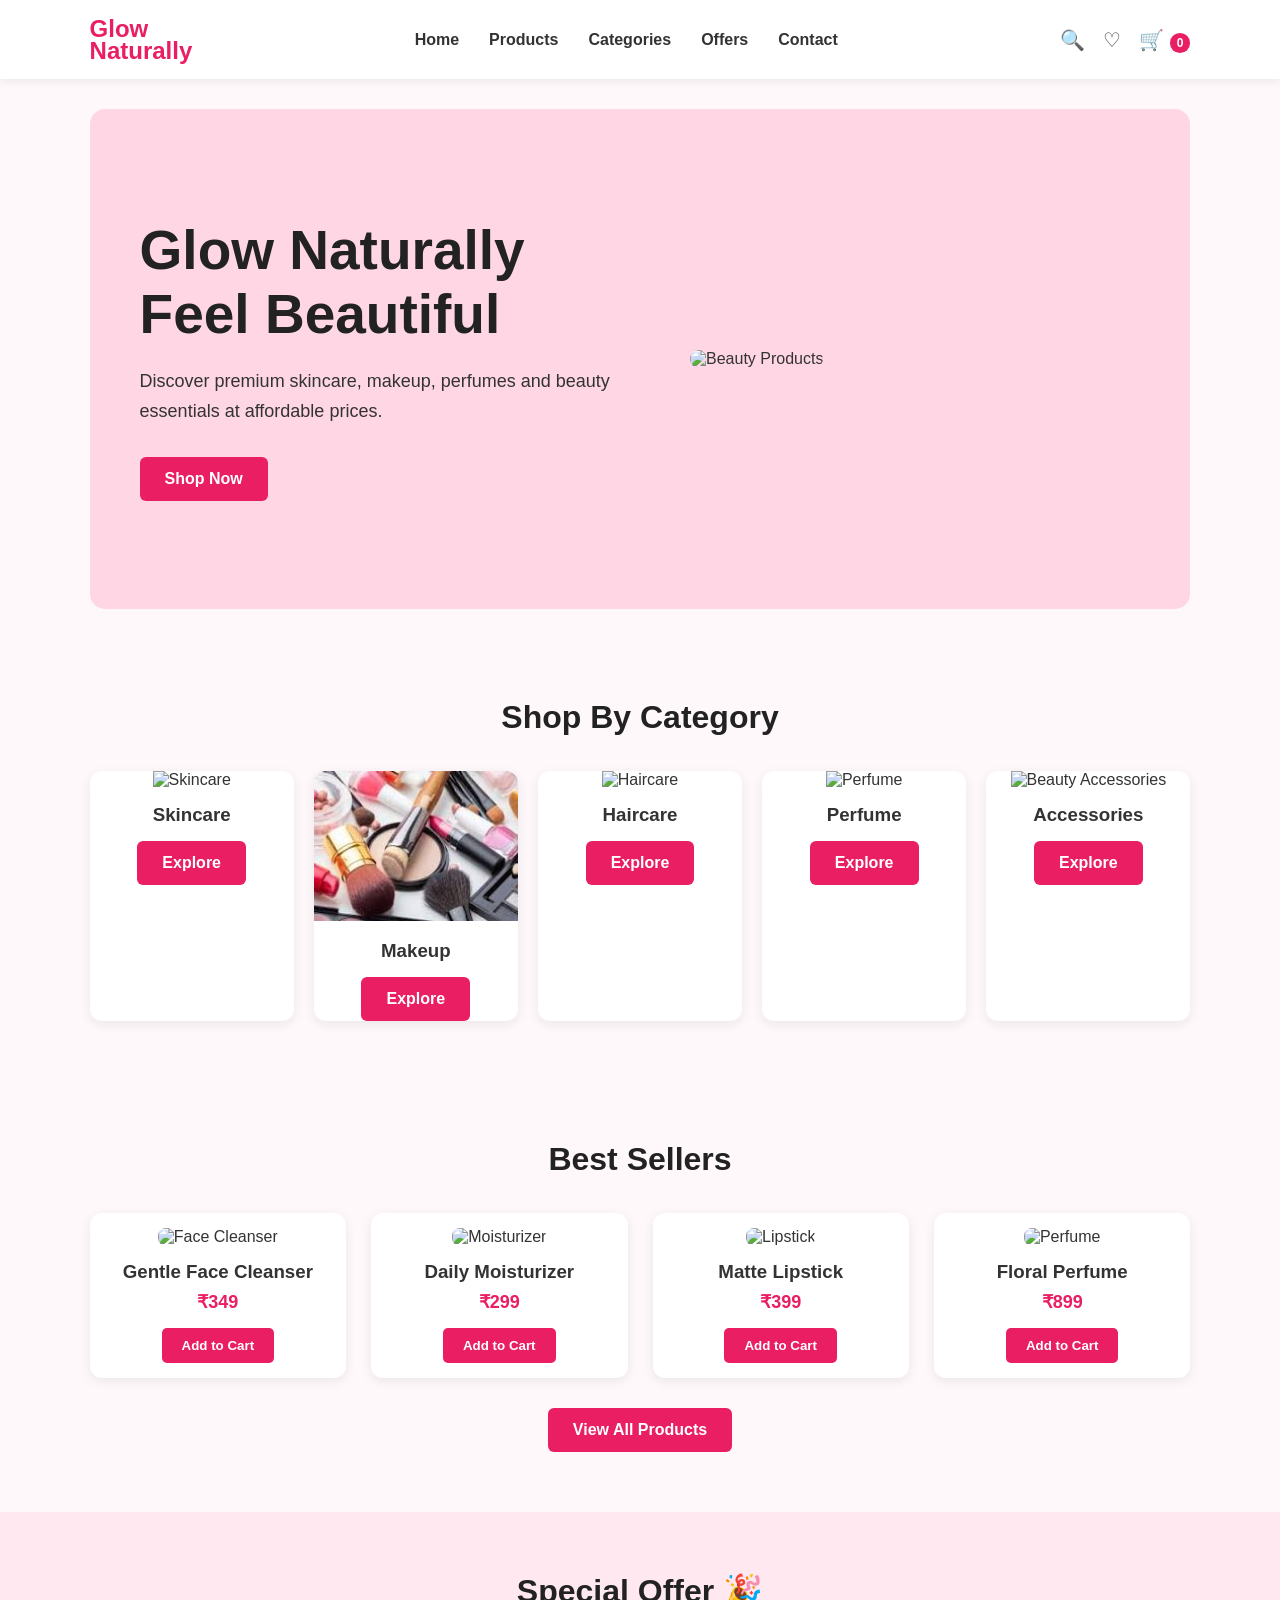
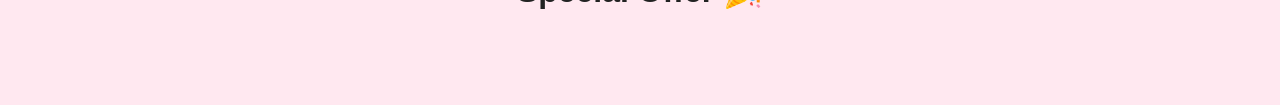
==== index.html @ 294e363b "Update index.html" ====
<!DOCTYPE html>
<html lang="en">

<head>
    <meta charset="UTF-8">
    <meta name="viewport" content="width=device-width, initial-scale=1.0">

    <title>Glow Naturally - Beauty Products</title>

    <link rel="stylesheet" href="style.css">
</head>

<body>

    <!-- ================= HEADER ================= -->

    <header>

        <div class="logo">
            Glow<br>Naturally
        </div>

        <nav>
            <a href="index.html">Home</a>
            <a href="products.html">Products</a>
            <a href="categories.html">Categories</a>
            <a href="offers.html">Offers</a>
            <a href="contact.html">Contact</a>
        </nav>

        <div class="header-icons">

            <span>🔍</span>

            <span>♡</span>

            <a href="cart.html">
                🛒 <b id="cart-count">0</b>
            </a>

        </div>

    </header>


    <!-- ================= HOME / HERO ================= -->

    <section id="home" class="hero">

        <div class="hero-content">

            <h1>
                Glow Naturally<br>
                Feel Beautiful
            </h1>

            <p>
                Discover premium skincare, makeup,
                perfumes and beauty essentials
                at affordable prices.
            </p>

            <a href="products.html" class="btn">
                Shop Now
            </a>

        </div>


        <div class="hero-image">

            <img
                src="https://t4.ftcdn.net/jpg/02/73/55/33/360_F_273553300_sBBxIPpLSn5iC5vC8FwzFh6BJDKvUeaC.jpg"
                alt="Beauty Products"
            >

        </div>

    </section>


    <!-- ================= CATEGORIES ================= -->

    <section id="categories">

        <h2>Shop By Category</h2>

        <div class="category-container">


            <!-- SKINCARE -->

            <div class="category-card">

                <img
                    src="https://t3.ftcdn.net/jpg/02/09/37/22/360_F_209372242_IlSCLiys8H6TF1ePlC0EVuxS25Al4KEC.jpg"
                    alt="Skincare"
                >

                <h3>Skincare</h3>

                <a href="categories.html" class="btn">
                    Explore
                </a>

            </div>


            <!-- MAKEUP -->

            <div class="category-card">

                <img
                    src="[data-uri]"
                    alt="Makeup"
                >

                <h3>Makeup</h3>

                <a href="categories.html" class="btn">
                    Explore
                </a>

            </div>


            <!-- HAIRCARE -->

            <div class="category-card">

                <img
                    src="images/haircare.jpg"
                    alt="Haircare"
                >

                <h3>Haircare</h3>

                <a href="categories.html" class="btn">
                    Explore
                </a>

            </div>


            <!-- PERFUME -->

            <div class="category-card">

                <img
                    src="images/perfume.jpg"
                    alt="Perfume"
                >

                <h3>Perfume</h3>

                <a href="categories.html" class="btn">
                    Explore
                </a>

            </div>


            <!-- ACCESSORIES -->

            <div class="category-card">

                <img
                    src="images/accessories.jpg"
                    alt="Beauty Accessories"
                >

                <h3>Accessories</h3>

                <a href="categories.html" class="btn">
                    Explore
                </a>

            </div>

        </div>

    </section>


    <!-- ================= BEST SELLERS ================= -->

    <section id="products">

        <h2>Best Sellers</h2>

        <div class="product-container">


            <!-- PRODUCT 1 -->

            <div class="product-card">

                <img
                    src="images/cleanser.jpg"
                    alt="Face Cleanser"
                >

                <h3>Gentle Face Cleanser</h3>

                <p>₹349</p>

                <button class="add-cart">
                    Add to Cart
                </button>

            </div>


            <!-- PRODUCT 2 -->

            <div class="product-card">

                <img
                    src="images/moisturizer.jpg"
                    alt="Moisturizer"
                >

                <h3>Daily Moisturizer</h3>

                <p>₹299</p>

                <button class="add-cart">
                    Add to Cart
                </button>

            </div>


            <!-- PRODUCT 3 -->

            <div class="product-card">

                <img
                    src="images/lipstick.jpg"
                    alt="Lipstick"
                >

                <h3>Matte Lipstick</h3>

                <p>₹399</p>

                <button class="add-cart">
                    Add to Cart
                </button>

            </div>


            <!-- PRODUCT 4 -->

            <div class="product-card">

                <img
                    src="images/perfume-product.jpg"
                    alt="Perfume"
                >

                <h3>Floral Perfume</h3>

                <p>₹899</p>

                <button class="add-cart">
                    Add to Cart
                </button>

            </div>

        </div>


        <div style="text-align:center; margin-top:30px;">

            <a href="products.html" class="btn">
                View All Products
            </a>

        </div>

    </section>


    <!-- ================= OFFERS ================= -->

    <section id="offers" class="offers">

        <h2>Special Offer 🎉</h2>
---- style.css ----
/* ================= GENERAL ================= */

* {
    margin: 0;
    padding: 0;
    box-sizing: border-box;
    font-family: Arial, sans-serif;
}

html {
    scroll-behavior: smooth;
}

body {
    background: #fff8fb;
    color: #333;
}

a {
    text-decoration: none;
    color: inherit;
}


/* ================= HEADER ================= */

header {
    width: 100%;
    padding: 18px 7%;
    background: white;

    display: flex;
    align-items: center;
    justify-content: space-between;

    position: sticky;
    top: 0;
    z-index: 1000;

    box-shadow: 0 2px 10px rgba(0,0,0,0.08);
}

.logo {
    font-size: 24px;
    font-weight: bold;
    color: #e91e63;
    line-height: 0.9;
}

nav {
    display: flex;
    gap: 30px;
}

nav a {
    font-weight: bold;
    transition: 0.3s;
}

nav a:hover {
    color: #e91e63;
}

.header-icons {
    display: flex;
    gap: 18px;
    align-items: center;
    font-size: 20px;
}

.header-icons span {
    cursor: pointer;
}

#cart-count {
    background: #e91e63;
    color: white;
    border-radius: 50%;
    padding: 3px 7px;
    font-size: 12px;
}


/* ================= HERO ================= */

.hero {
    min-height: 500px;
    margin: 30px 7%;

    background: #ffd6e4;
    border-radius: 15px;

    display: flex;
    align-items: center;
    justify-content: space-between;

    padding: 50px;
    overflow: hidden;
}

.hero-content {
    width: 50%;
}

.hero-content h1 {
    font-size: 55px;
    color: #222;
    margin-bottom: 20px;
}

.hero-content p {
    font-size: 18px;
    line-height: 1.7;
    margin-bottom: 30px;
}

.btn {
    display: inline-block;
    background: #e91e63;
    color: white;

    padding: 13px 25px;
    border: none;
    border-radius: 6px;

    cursor: pointer;
    font-size: 16px;
    font-weight: bold;

    transition: 0.3s;
}

.btn:hover {
    background: #c2185b;
    transform: translateY(-2px);
}

.hero-image {
    width: 45%;
}

.hero-image img {
    width: 100%;
    max-height: 400px;
    object-fit: cover;
    border-radius: 15px;
}


/* ================= SECTION ================= */

section {
    padding: 60px 7%;
}

section h2 {
    text-align: center;
    font-size: 32px;
    margin-bottom: 35px;
    color: #222;
}


/* ================= CATEGORIES ================= */

.category-container {
    display: grid;
    grid-template-columns: repeat(5, 1fr);
    gap: 20px;
}

.category-card {
    background: white;
    border-radius: 12px;
    overflow: hidden;
    text-align: center;

    box-shadow: 0 3px 12px rgba(0,0,0,0.08);

    transition: 0.3s;
}

.category-card:hover {
    transform: translateY(-7px);
}

.category-card img {
    width: 100%;
    height: 150px;
    object-fit: cover;
}

.category-card h3 {
    padding: 15px;
    color: #333;
}


/* ================= PRODUCTS ================= */

.product-container {
    display: grid;
    grid-template-columns: repeat(4, 1fr);
    gap: 25px;
}

.product-card {
    background: white;
    padding: 15px;

    border-radius: 12px;
    text-align: center;

    box-shadow: 0 3px 12px rgba(0,0,0,0.08);

    transition: 0.3s;
}

.product-card:hover {
    transform: translateY(-7px);
}

.product-card img {
    width: 100%;
    height: 220px;
    object-fit: cover;
    border-radius: 8px;
}

.product-card h3 {
    margin: 15px 0 8px;
}

.product-card p {
    color: #e91e63;
    font-size: 18px;
    font-weight: bold;
    margin-bottom: 15px;
}

.add-cart {
    background: #e91e63;
    color: white;

    border: none;
    padding: 10px 20px;

    border-radius: 5px;
    cursor: pointer;

    font-weight: bold;
}

.add-cart:hover {
    background: #c2185b;
}


/* ================= OFFERS ================= */

.offers {
    background: #ffe8f0;
}

.offer-box {
    max-width: 600px;
    margin: auto;

    background: white;
    text-align: center;

    padding: 40px;
    border-radius: 15px;

    box-shadow: 0 3px 15px rgba(0,0,0,0.08);
}

.offer-box h3 {
    font-size: 30px;
    color: #e91e63;
    margin-bottom: 15px;
}

.offer-box p {
    margin-bottom: 25px;
}


/* ================= CONTACT ================= */

form {
    max-width: 600px;
    margin: auto;

    display: flex;
    flex-direction: column;
    gap: 15px;
}

form input,
form textarea {
    width: 100%;

    padding: 14px;

    border: 1px solid #ddd;
    border-radius: 6px;

    font-size: 16px;
    outline: none;
}

form input:focus,
form textarea:focus {
    border-color: #e91e63;
}

form textarea {
    resize: vertical;
}


/* ================= FOOTER ================= */

footer {
    background: #222;
    color: white;
    text-align: center;

    padding: 45px 7% 20px;
}

.footer-content h2 {
    color: #ff4081;
    margin-bottom: 15px;
}

.footer-content p {
    color: #ddd;
    margin-bottom: 25px;
}

.footer-links {
    display: flex;
    justify-content: center;
    gap: 25px;
    margin-bottom: 30px;
}

.footer-links a:hover {
    color: #ff4081;
}

.copyright {
    border-top: 1px solid #555;
    padding-top: 20px;
    color: #aaa;
}


/* ================= RESPONSIVE ================= */

@media (max-width: 900px) {

    nav {
        gap: 15px;
    }

    .hero {
        flex-direction: column;
        text-align: center;
        padding: 35px;
    }

    .hero-content,
    .hero-image {
        width: 100%;
    }

    .hero-image {
        margin-top: 30px;
    }

    .hero-content h1 {
        font-size: 40px;
    }

    .category-container {
        grid-template-columns: repeat(3, 1fr);
    }

    .product-container {
        grid-template-columns: repeat(2, 1fr);
    }
}


@media (max-width: 600px) {

    header {
        flex-direction: column;
        gap: 15px;
    }

    nav {
        flex-wrap: wrap;
        justify-content: center;
    }

    .hero {
        margin: 15px;
    }

    section {
        padding: 40px 5%;
    }

    .category-container {
        grid-template-columns: repeat(2, 1fr);
    }

    .product-container {
        grid-template-columns: 1fr;
    }

    .hero-content h1 {
        font-size: 32px;
    }

    .footer-links {
        flex-direction: column;
        gap: 12px;
    }
}

// ================= CART =================

let cartCount = 0;

const cartNumber = document.getElementById("cart-count");
const cartButtons = document.querySelectorAll(".add-cart");

cartButtons.forEach(function(button) {

    button.addEventListener("click", function() {

        cartCount++;

        cartNumber.textContent = cartCount;

        // Change button text
        button.textContent = "Added ✓";

        // Change back after 1 second
        setTimeout(function() {
            button.textContent = "Add to Cart";
        }, 1000);

    });

});


// ================= CONTACT FORM =================

const contactForm = document.getElementById("contactForm");

contactForm.addEventListener("submit", function(event) {

    event.preventDefault();

    alert("Thank you! Your message has been sent successfully.");

    contactForm.reset();

});


// ================= SHOP OFFERS =================

const offerButton = document.querySelector(".offer-box .btn");

offerButton.addEventListener("click", function() {

    document.getElementById("products").scrollIntoView({
        behavior: "smooth"
    });

});


// ================= SMOOTH NAVIGATION =================

const navigationLinks = document.querySelectorAll("a[href^='#']");

navigationLinks.forEach(function(link) {

    link.addEventListener("click", function(event) {

        const target = document.querySelector(
            link.getAttribute("href")
        );

        if (target) {

            event.preventDefault();

            target.scrollIntoView({
                behavior: "smooth"
            });

        }

    });

});


// ================= SEARCH ICON =================

const searchIcon = document.querySelector(".header-icons span");

searchIcon.addEventListener("click", function() {

    const search = prompt("What beauty product are you looking for?");

    if (search) {
        alert("Searching for: " + search);
    }

});


// ================= FAVORITE ICON =================

const headerIcons = document.querySelectorAll(".header-icons span");

headerIcons[1].addEventListener("click", function() {

    alert("Your wishlist is currently empty ❤️");

});


// ================= CART ICON =================

headerIcons[2].addEventListener("click", function() {

    if (cartCount === 0) {

        alert("Your cart is empty 🛒");

    } else {

        alert(
            "You have " + cartCount +
            " product(s) in your cart 🛒"
        );

    }

});
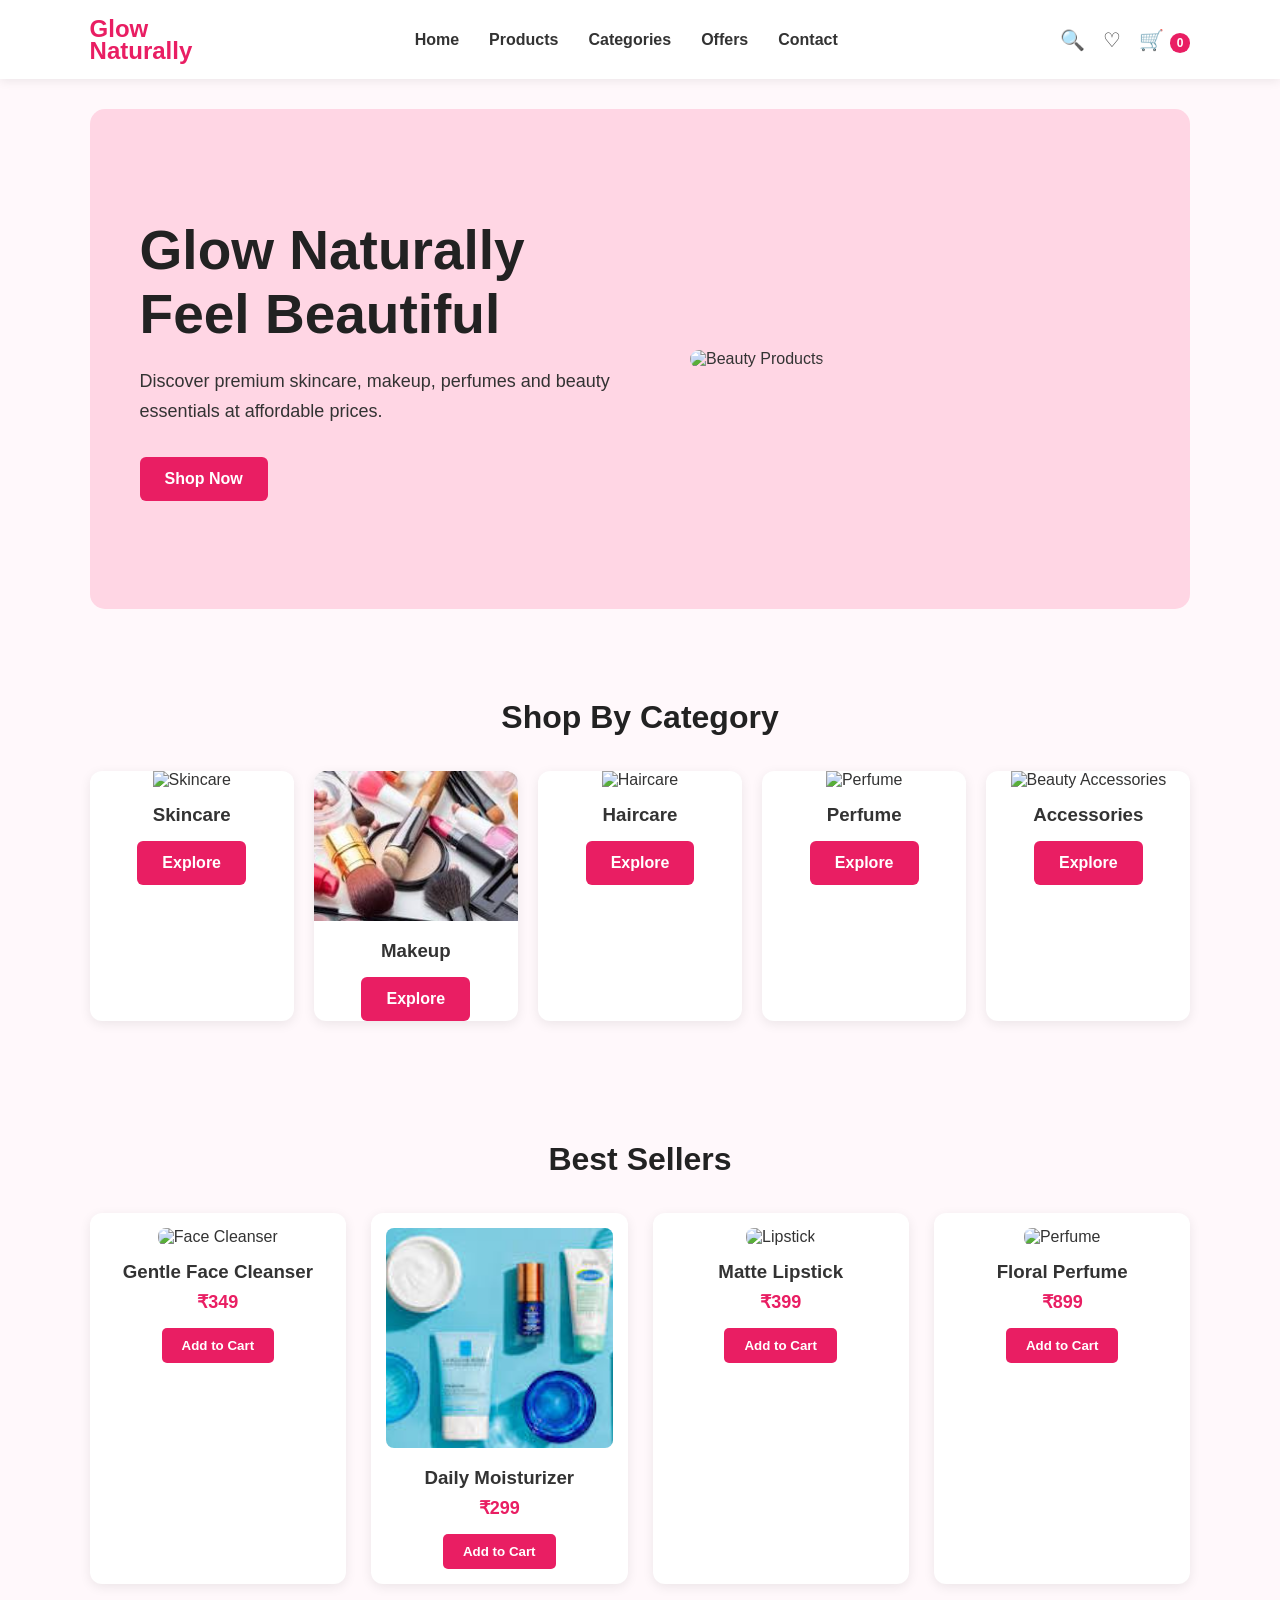
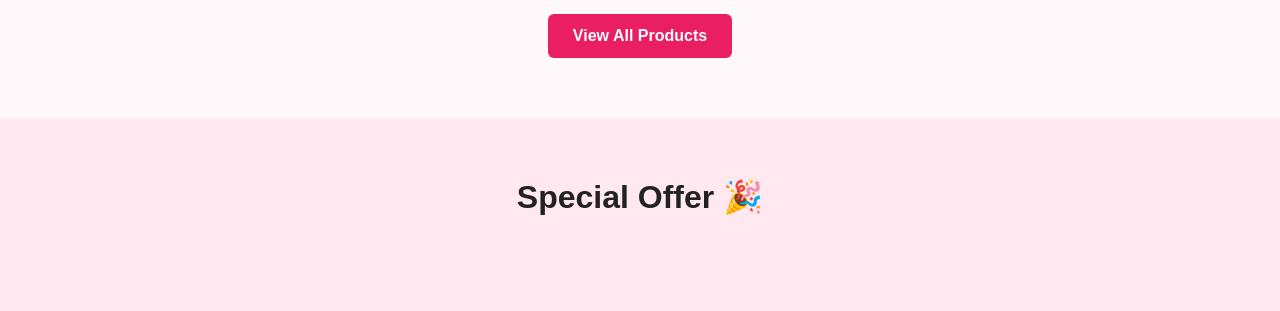
==== commit 9d11c36a: "Update index.html" ====
--- a/index.html
+++ b/index.html
@@ -129,7 +129,7 @@
             <div class="category-card">
 
                 <img
-                    src="images/haircare.jpg"
+                    src="https://encrypted-tbn0.gstatic.com/images?q=tbn:ANd9GcQoc_yxoJUB5c30VsOnD_TmGMnqx36ZKhYrWz_3AZgiTZLChl6llZXu-Ozg&s=10"
                     alt="Haircare"
                 >
 
@@ -147,7 +147,7 @@
             <div class="category-card">
 
                 <img
-                    src="images/perfume.jpg"
+                    src="https://encrypted-tbn0.gstatic.com/images?q=tbn:ANd9GcRhw99JDpe-f6S6jgeDvlWTUyEzsf_fGBYTVu41qx22i60LUtrO7HdX_hw&s"
                     alt="Perfume"
                 >
 
@@ -165,7 +165,7 @@
             <div class="category-card">
 
                 <img
-                    src="images/accessories.jpg"
+                    src="https://encrypted-tbn0.gstatic.com/images?q=tbn:ANd9GcRjwJd7h8dmmZbOz6IOp0Xs6_phIKisSyeQJQRr9C4wtg&s"
                     alt="Beauty Accessories"
                 >
 
@@ -196,7 +196,7 @@
             <div class="product-card">
 
                 <img
-                    src="images/cleanser.jpg"
+                    src="https://encrypted-tbn0.gstatic.com/images?q=tbn:ANd9GcRdWPhJ2pbDynzlcxHEUZrYbeXyUw9kZTEwoSOLkWEYAQ&s"
                     alt="Face Cleanser"
                 >
 
@@ -216,7 +216,7 @@
             <div class="product-card">
 
                 <img
-                    src="images/moisturizer.jpg"
+                    src="[data-uri]"
                     alt="Moisturizer"
                 >
 
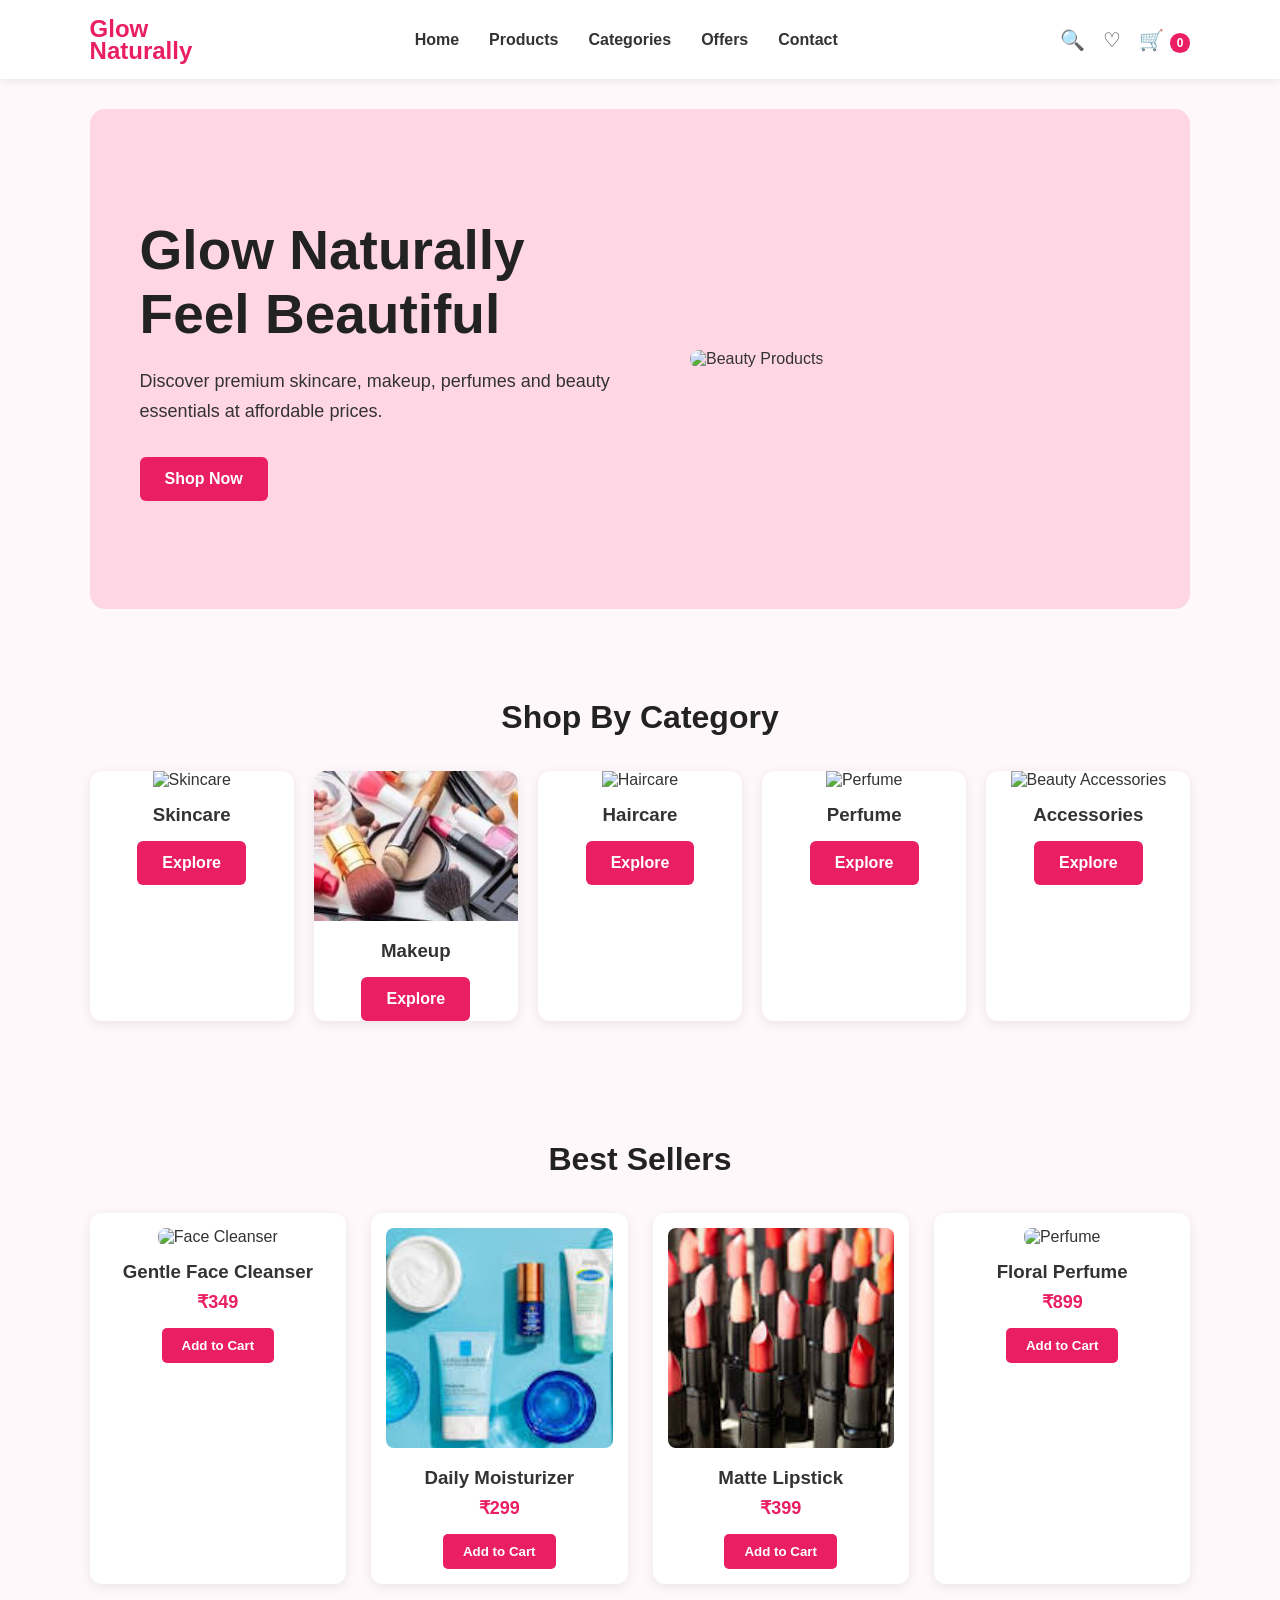
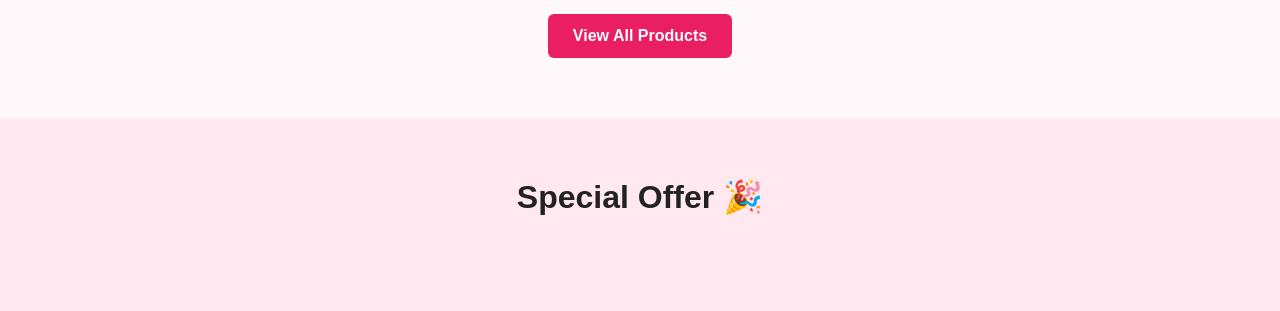
==== commit a8e8ced6: "Update index.html" ====
--- a/index.html
+++ b/index.html
@@ -236,7 +236,7 @@
             <div class="product-card">
 
                 <img
-                    src="images/lipstick.jpg"
+                    src="[data-uri]"
                     alt="Lipstick"
                 >
 
@@ -256,7 +256,7 @@
             <div class="product-card">
 
                 <img
-                    src="images/perfume-product.jpg"
+                    src="https://encrypted-tbn0.gstatic.com/images?q=tbn:ANd9GcQ1Ku9jPCvt7Jg6eFnFPVWWLme0kj5JHaH8s53ZTTyTmA&s"
                     alt="Perfume"
                 >
 
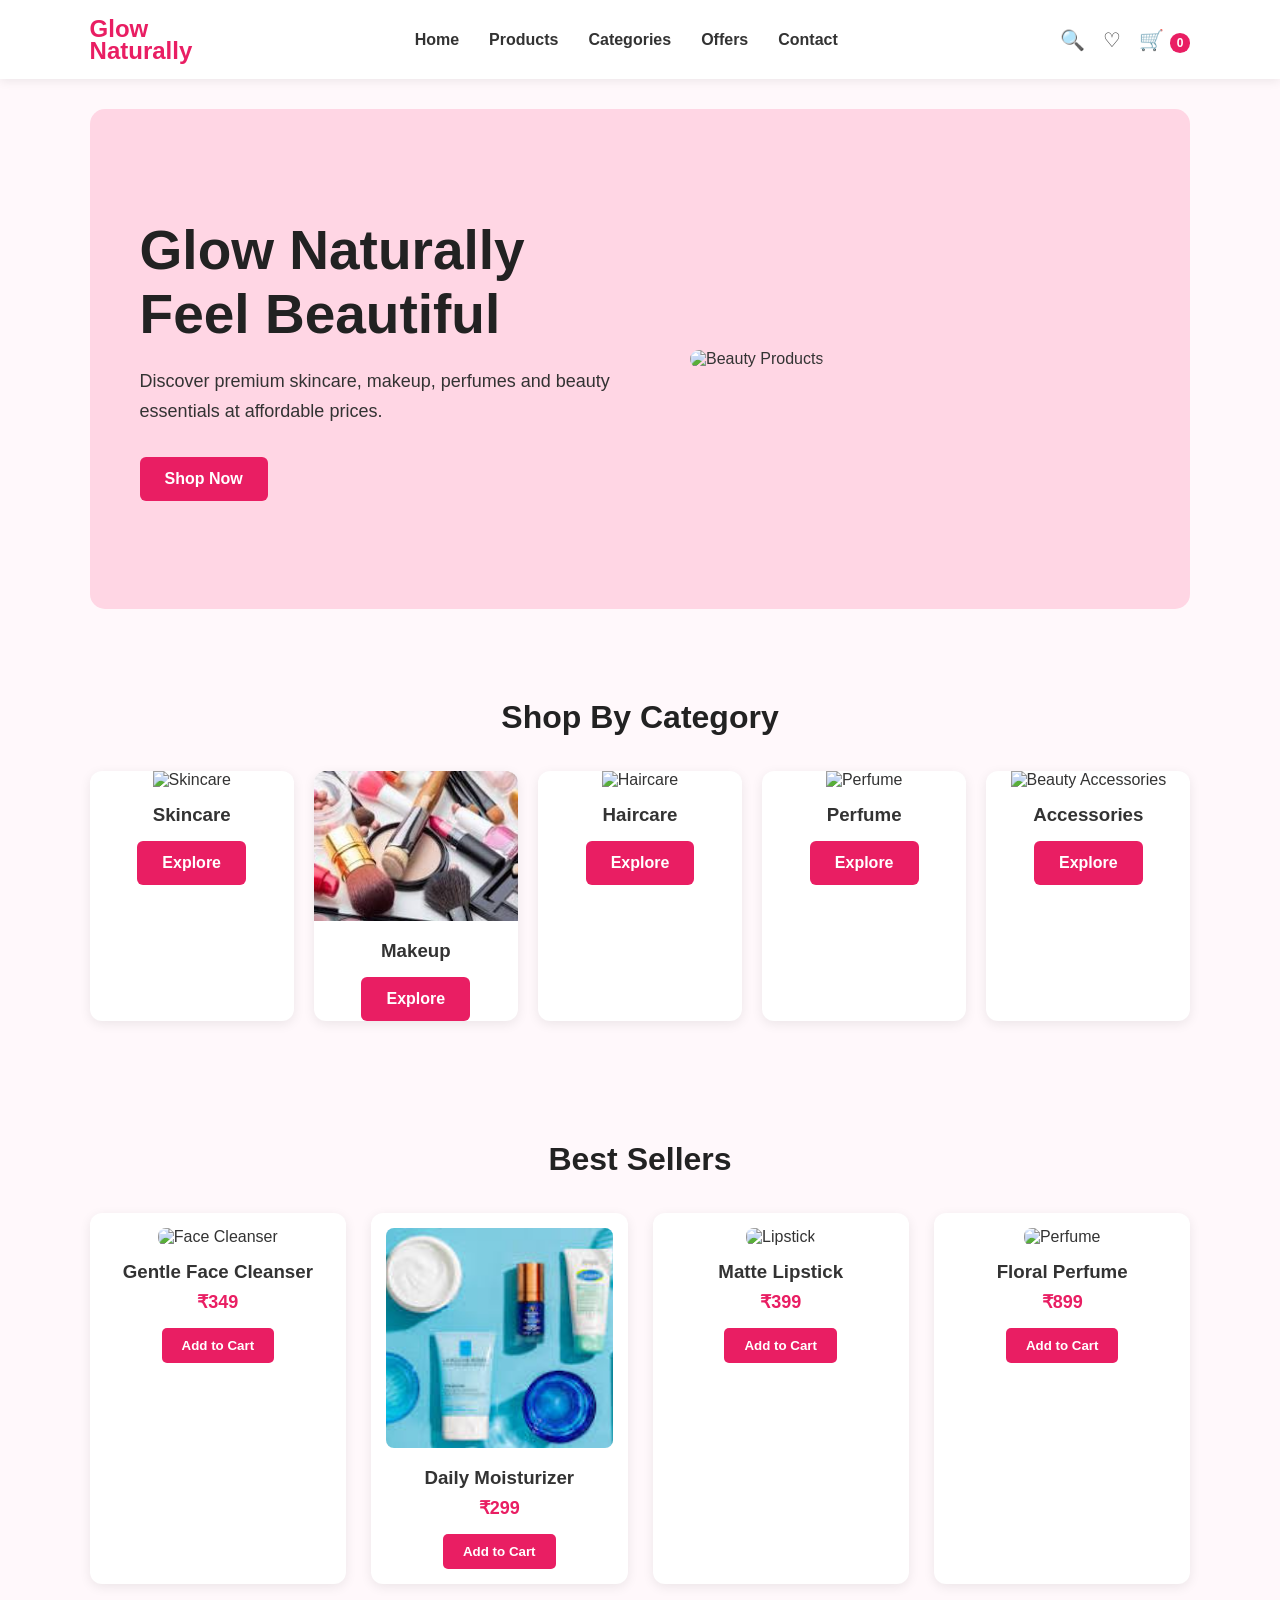
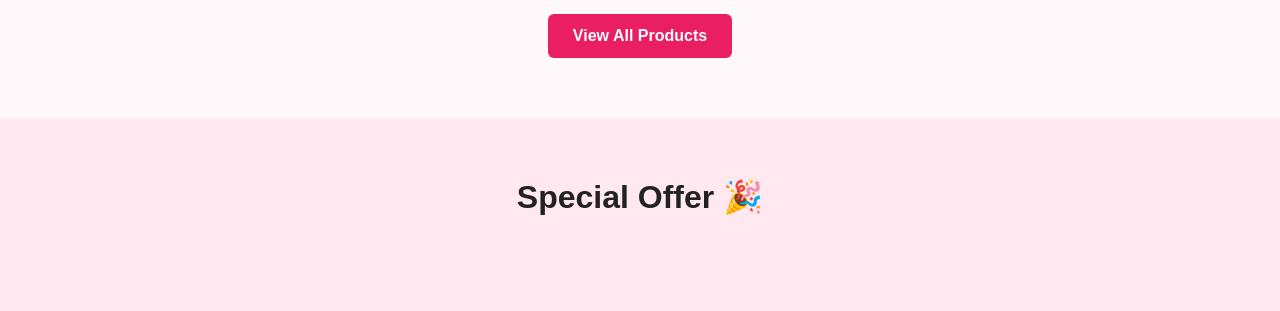
==== commit 76032b21: "Update index.html" ====
--- a/index.html
+++ b/index.html
@@ -236,7 +236,7 @@
             <div class="product-card">
 
                 <img
-                    src="[data-uri]"
+                  src="https://rukmini1.flixcart.com/image/1500/1500/xif0q/lipstick/x/q/x/16-matte-lipstick-set-8-mini-liquid-lipsticks-red-nude-everyday-original-imahe24y3qfwbvkh.jpeg?q=70 "
                     alt="Lipstick"
                 >
 
@@ -256,7 +256,7 @@
             <div class="product-card">
 
                 <img
-                    src="https://encrypted-tbn0.gstatic.com/images?q=tbn:ANd9GcQ1Ku9jPCvt7Jg6eFnFPVWWLme0kj5JHaH8s53ZTTyTmA&s"
+                    src="https://www.lavieworld.com/cdn/shop/articles/5_c15777ad-378c-4cef-aa99-4abaae2b6605.jpg?v=1784630408&width=4125"
                     alt="Perfume"
                 >
 
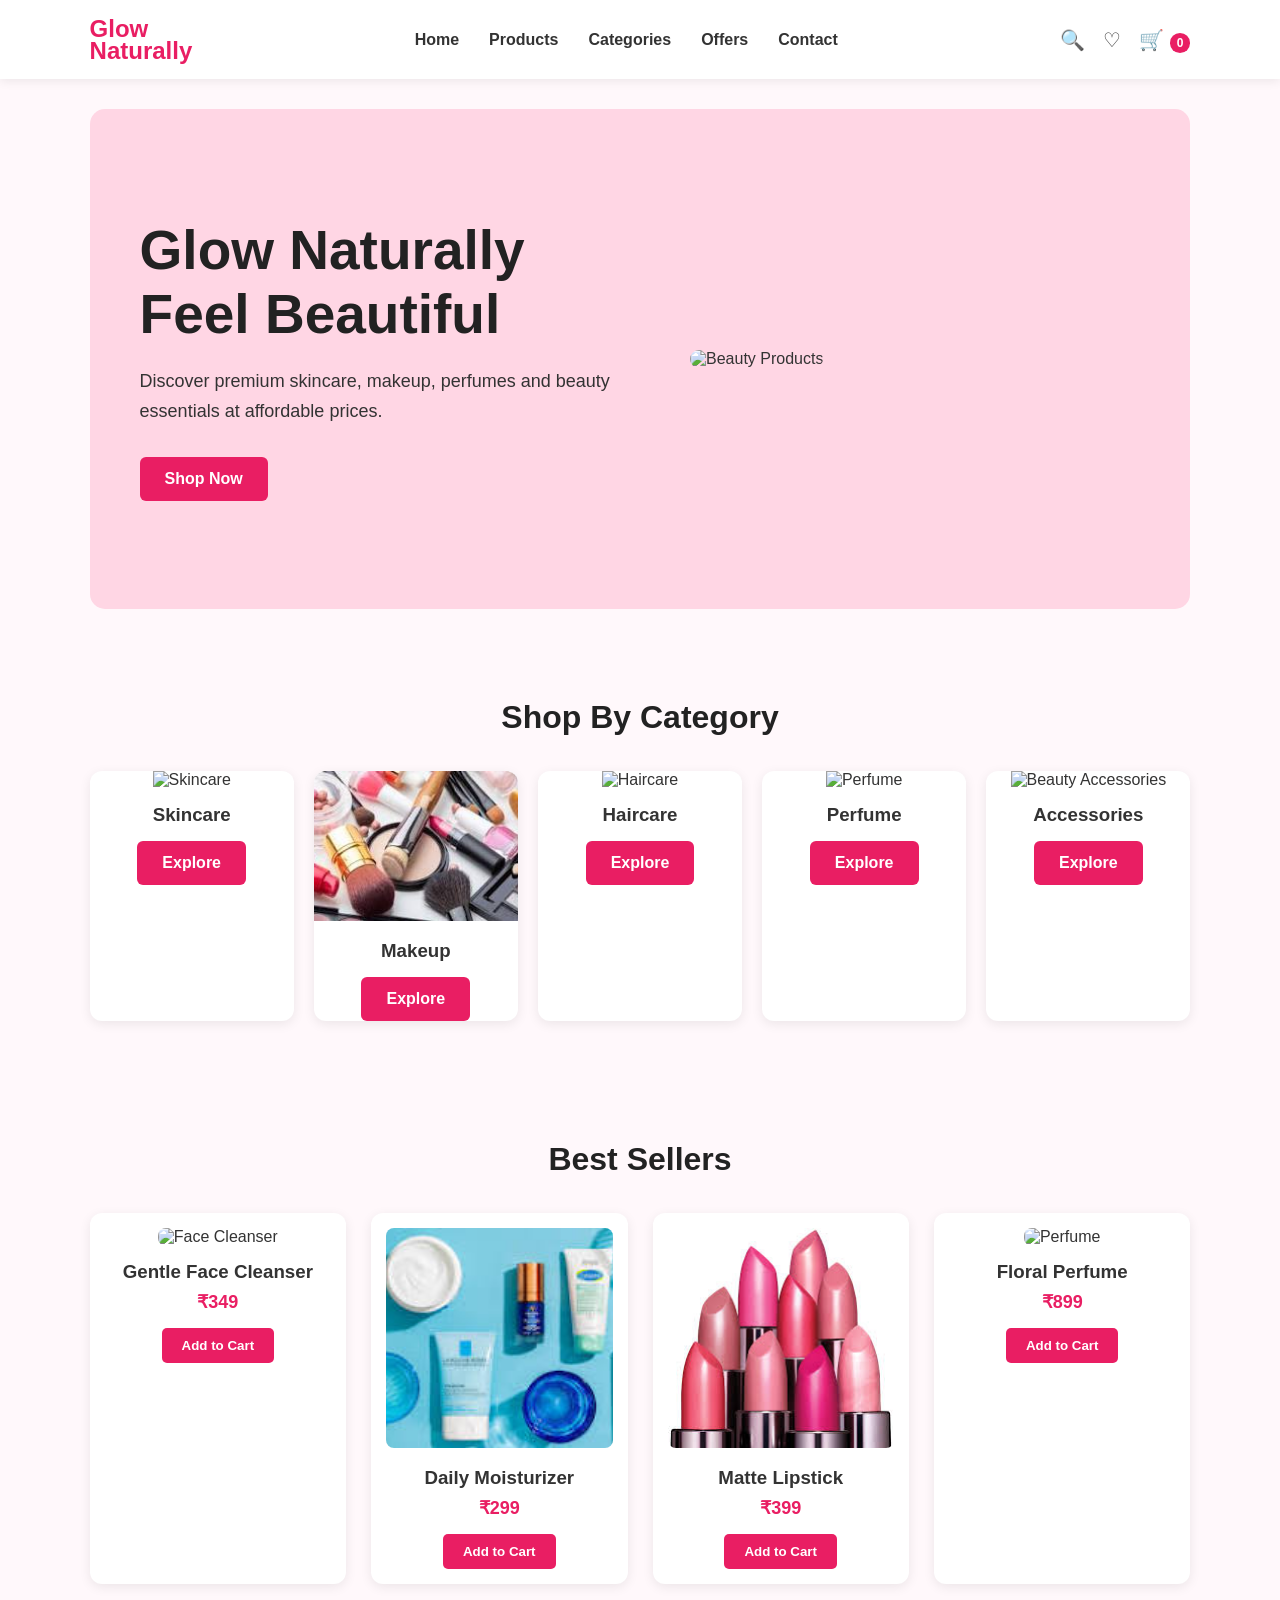
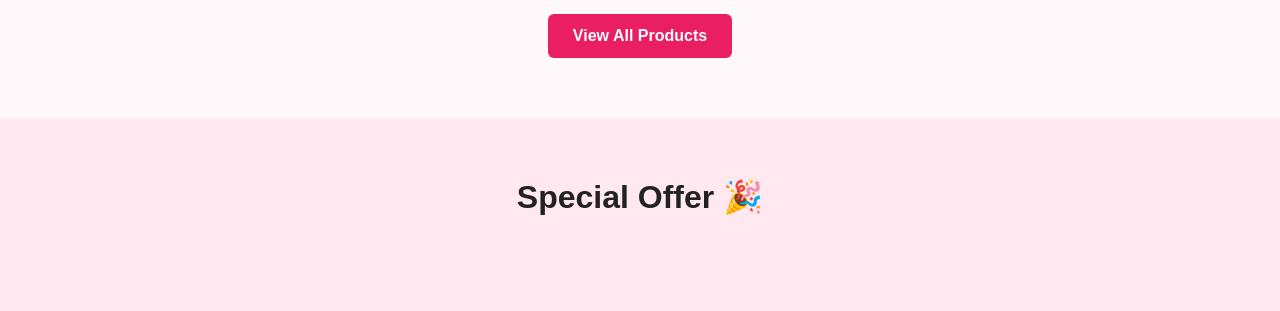
==== commit 929312f6: "Update index.html" ====
--- a/index.html
+++ b/index.html
@@ -236,7 +236,7 @@
             <div class="product-card">
 
                 <img
-                  src="https://rukmini1.flixcart.com/image/1500/1500/xif0q/lipstick/x/q/x/16-matte-lipstick-set-8-mini-liquid-lipsticks-red-nude-everyday-original-imahe24y3qfwbvkh.jpeg?q=70 "
+                  src="[data-uri]"
                     alt="Lipstick"
                 >
 
@@ -256,7 +256,7 @@
             <div class="product-card">
 
                 <img
-                    src="https://www.lavieworld.com/cdn/shop/articles/5_c15777ad-378c-4cef-aa99-4abaae2b6605.jpg?v=1784630408&width=4125"
+                    src="https://encrypted-tbn0.gstatic.com/images?q=tbn:ANd9GcQ24OgLtZIQHATJy3TYxS2dF0s8Pr-nKoi0sNGDxeH33Q&s=10"
                     alt="Perfume"
                 >
 
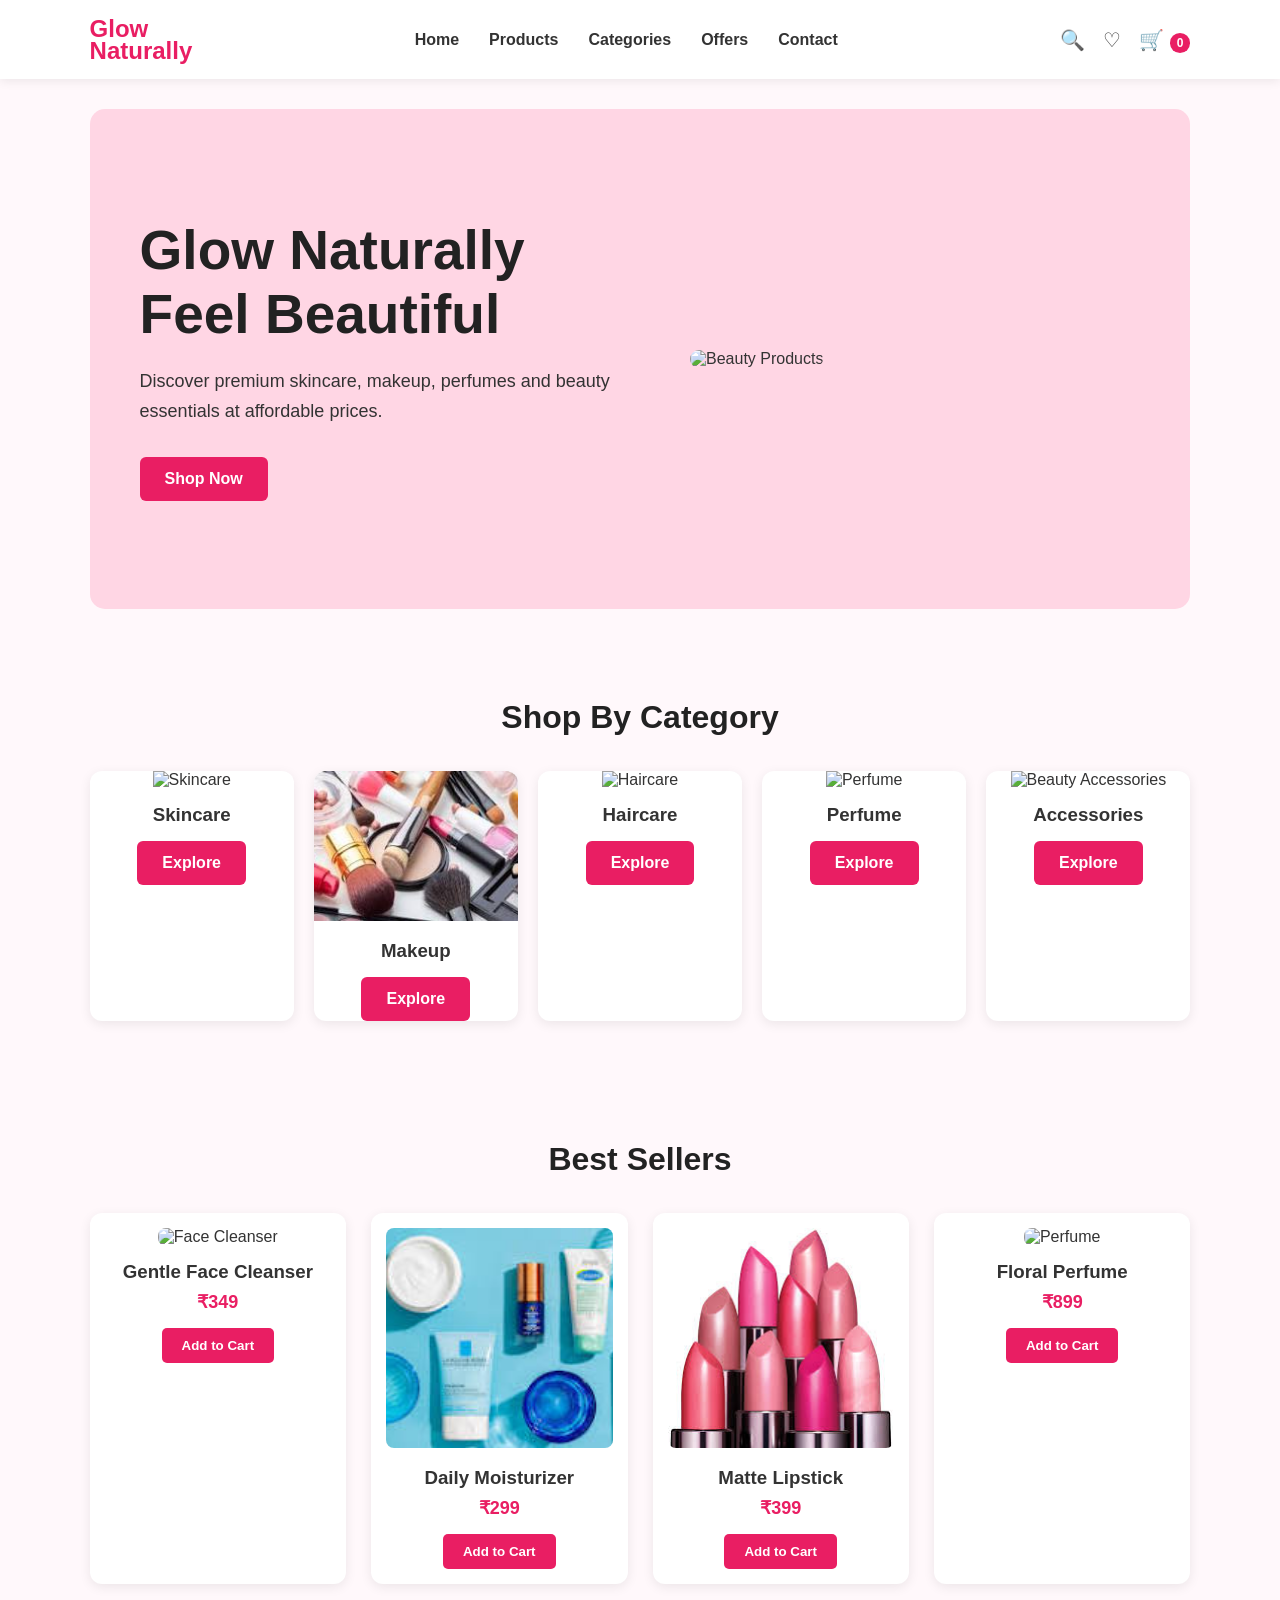
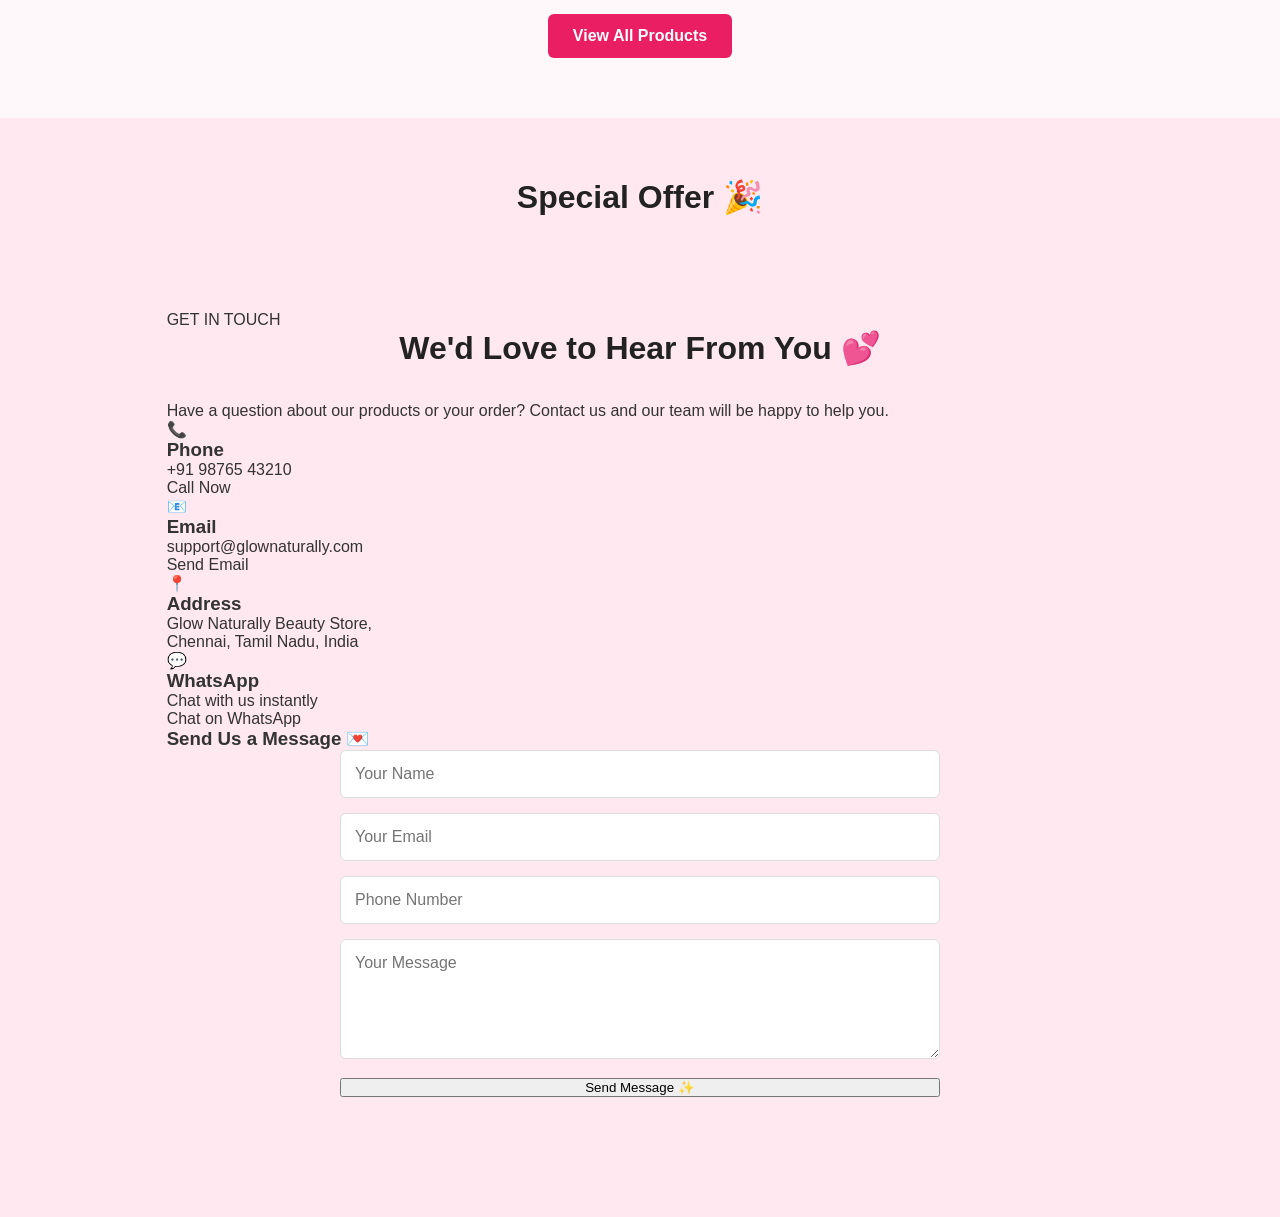
==== commit 40d5fc07: "Update index.html" ====
--- a/index.html
+++ b/index.html
@@ -289,5 +289,112 @@
     <section id="offers" class="offers">
 
         <h2>Special Offer 🎉</h2>
-
+<!-- CONTACT SECTION -->
+<section class="contact-section" id="contact">
+    <div class="contact-container">
+
+        <div class="contact-heading">
+            <span>GET IN TOUCH</span>
+            <h2>We'd Love to Hear From You 💕</h2>
+            <p>
+                Have a question about our products or your order?
+                Contact us and our team will be happy to help you.
+            </p>
+        </div>
+
+        <div class="contact-content">
+
+            <!-- Contact Details -->
+            <div class="contact-details">
+
+                <div class="contact-card">
+                    <div class="contact-icon">📞</div>
+                    <div>
+                        <h3>Phone</h3>
+                        <p>+91 98765 43210</p>
+                        <a href="tel:+919876543210">Call Now</a>
+                    </div>
+                </div>
+
+                <div class="contact-card">
+                    <div class="contact-icon">📧</div>
+                    <div>
+                        <h3>Email</h3>
+                        <p>support@glownaturally.com</p>
+                        <a href="mailto:support@glownaturally.com">
+                            Send Email
+                        </a>
+                    </div>
+                </div>
+
+                <div class="contact-card">
+                    <div class="contact-icon">📍</div>
+                    <div>
+                        <h3>Address</h3>
+                        <p>
+                            Glow Naturally Beauty Store,<br>
+                            Chennai, Tamil Nadu, India
+                        </p>
+                    </div>
+                </div>
+
+                <div class="contact-card">
+                    <div class="contact-icon">💬</div>
+                    <div>
+                        <h3>WhatsApp</h3>
+                        <p>Chat with us instantly</p>
+                        <a href="https://wa.me/919876543210"
+                           target="_blank">
+                            Chat on WhatsApp
+                        </a>
+                    </div>
+                </div>
+
+            </div>
+
+            <!-- Contact Form -->
+            <div class="contact-form">
+                <h3>Send Us a Message 💌</h3>
+
+                <form onsubmit="sendMessage(event)">
+
+                    <div class="input-group">
+                        <input type="text"
+                               id="contactName"
+                               placeholder="Your Name"
+                               required>
+                    </div>
+
+                    <div class="input-group">
+                        <input type="email"
+                               id="contactEmail"
+                               placeholder="Your Email"
+                               required>
+                    </div>
+
+                    <div class="input-group">
+                        <input type="tel"
+                               id="contactPhone"
+                               placeholder="Phone Number"
+                               required>
+                    </div>
+
+                    <div class="input-group">
+                        <textarea id="contactMessage"
+                                  rows="5"
+                                  placeholder="Your Message"
+                                  required></textarea>
+                    </div>
+
+                    <button type="submit" class="contact-btn">
+                        Send Message ✨
+                    </button>
+
+                </form>
+            </div>
+
+        </div>
+
+    </div>
+</section>
         
